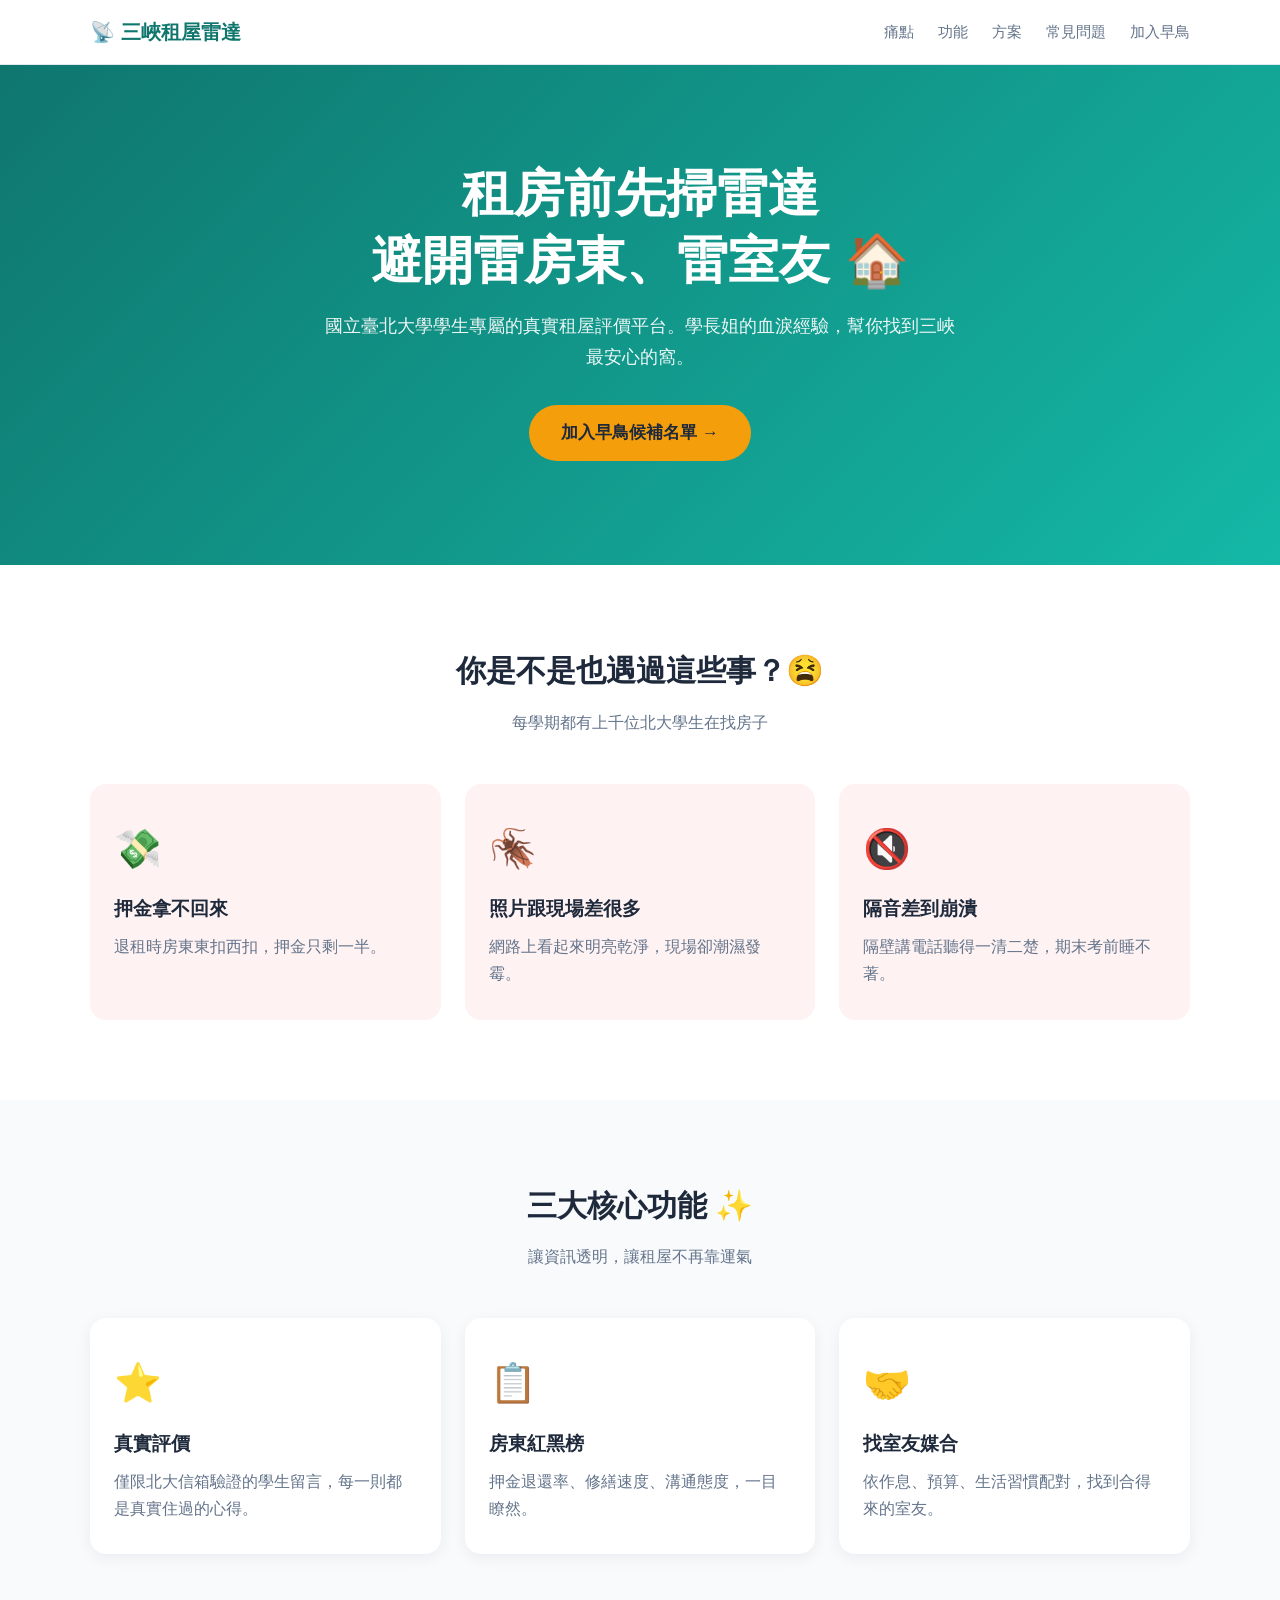
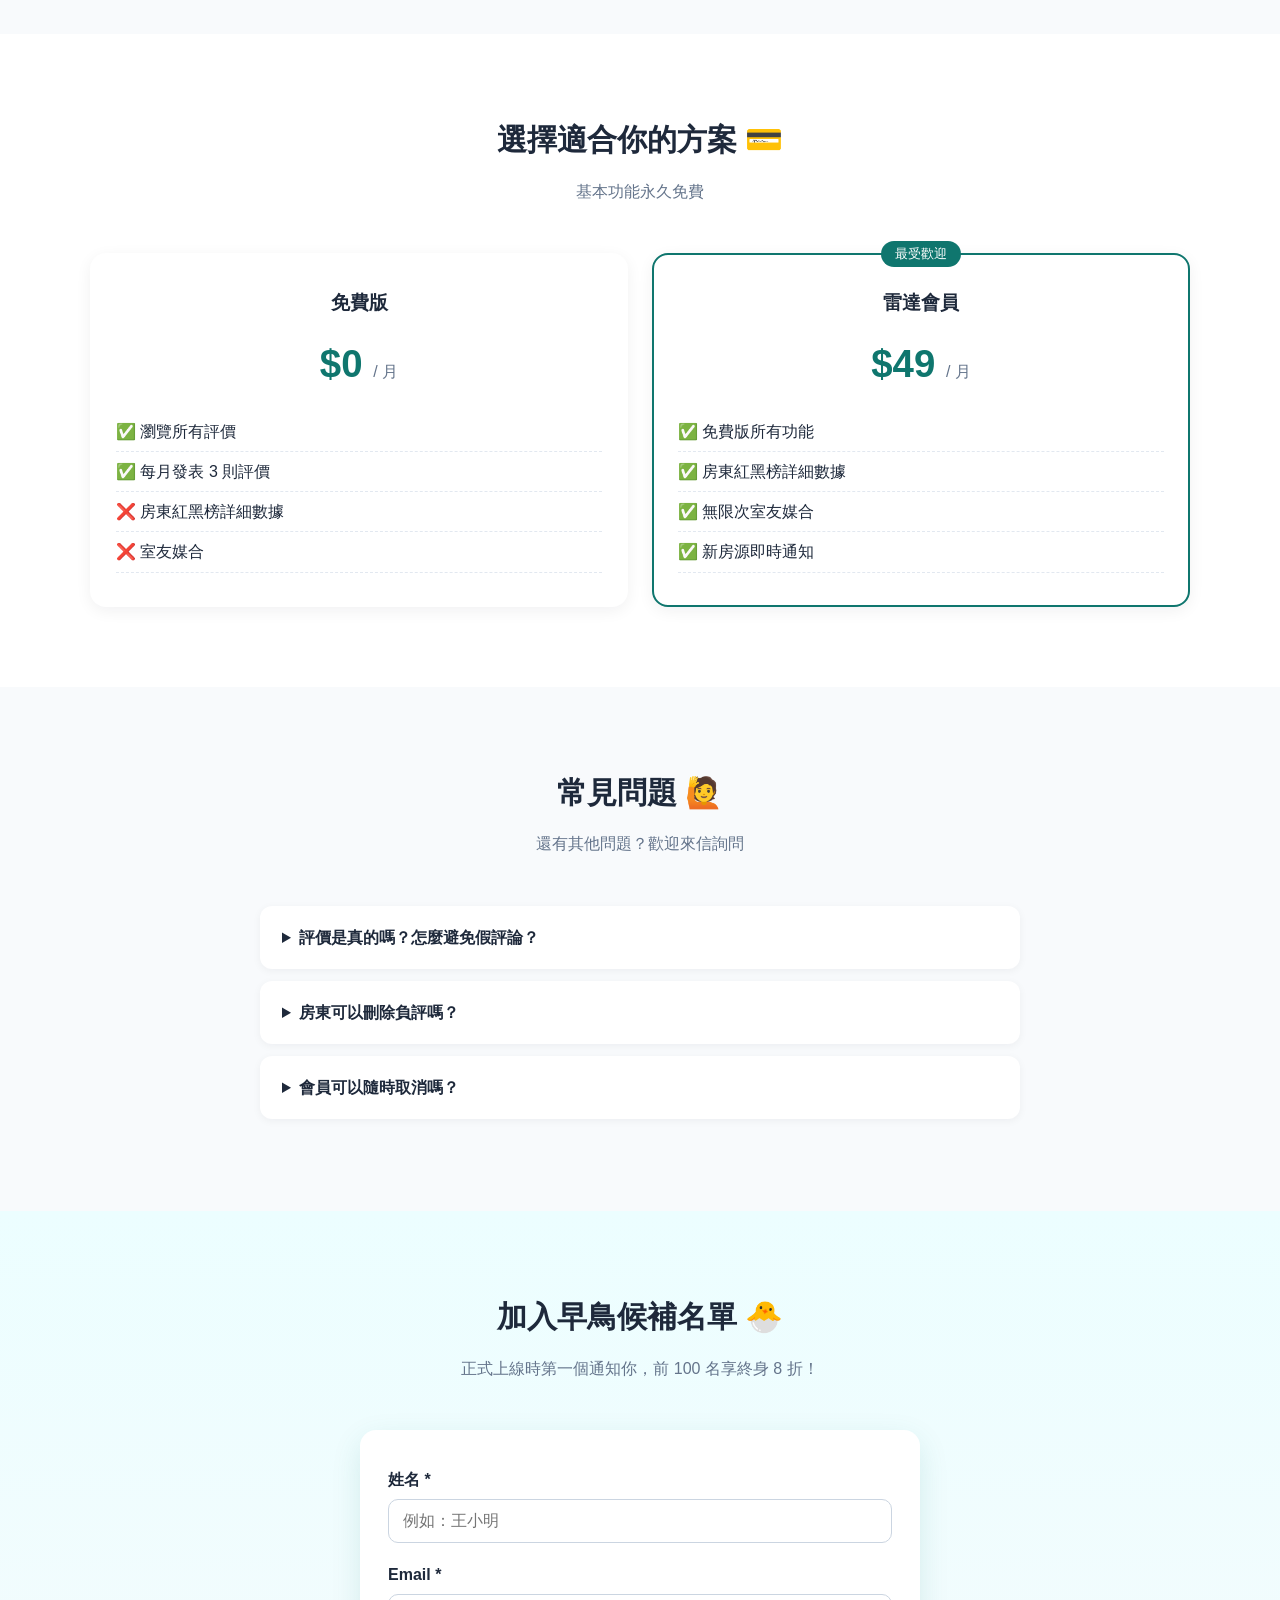
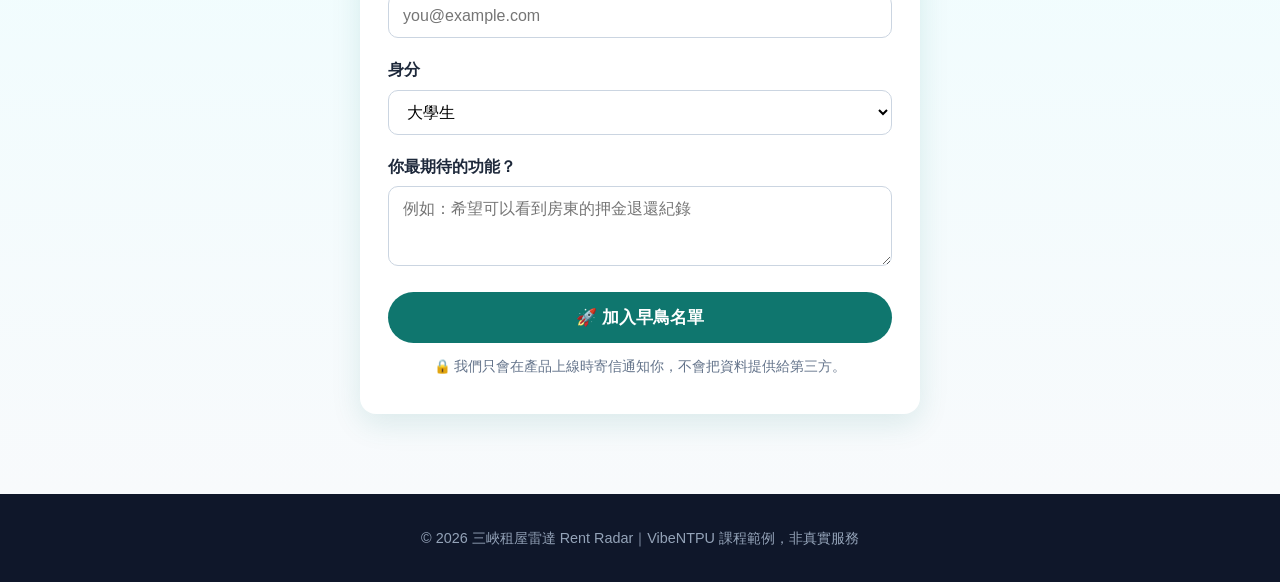
==== samples/HIGH/index.html @ c6a998a5 "Restructure course repo mmsp2026-style with educational-psychology design - lectures/wkNN_MMDD_*/ pe" ====
<!DOCTYPE html>
<html lang="zh-Hant">
<head>
  <meta charset="UTF-8" />
  <meta name="viewport" content="width=device-width, initial-scale=1.0" />
  <title>三峽租屋雷達｜北大學生專屬的真實租屋評價平台</title>
  <meta name="description" content="VibeNTPU 第二週範例：串接 Netlify Forms（BaaS）收集早鳥名單，並用 LocalStorage 模擬會員登入" />
  <style>
    :root {
      --primary: #0f766e;
      --primary-light: #14b8a6;
      --accent: #f59e0b;
      --bg: #f8fafc;
      --card: #ffffff;
      --text: #1e293b;
      --muted: #64748b;
      --radius: 16px;
    }
    * { box-sizing: border-box; margin: 0; padding: 0; }
    html { scroll-behavior: smooth; }
    body {
      font-family: -apple-system, BlinkMacSystemFont, "Segoe UI", "Noto Sans TC", "PingFang TC", "Microsoft JhengHei", sans-serif;
      background: var(--bg);
      color: var(--text);
      line-height: 1.7;
    }
    a { color: inherit; text-decoration: none; }
    .container { width: min(1100px, 100% - 32px); margin-inline: auto; }

    /* 導覽列 */
    nav {
      position: sticky; top: 0; z-index: 10;
      background: rgba(255, 255, 255, 0.9);
      backdrop-filter: blur(8px);
      border-bottom: 1px solid #e2e8f0;
    }
    nav .container { display: flex; align-items: center; justify-content: space-between; height: 64px; }
    .logo { font-weight: 800; font-size: 1.25rem; color: var(--primary); }
    .menu { display: flex; gap: 24px; font-size: 0.95rem; color: var(--muted); }
    .menu a:hover { color: var(--primary); }

    /* 主視覺 */
    .hero {
      background: linear-gradient(135deg, var(--primary), var(--primary-light));
      color: #fff; text-align: center; padding: 96px 0 104px;
    }
    .hero h1 { font-size: clamp(2rem, 5vw, 3.2rem); line-height: 1.3; margin-bottom: 16px; }
    .hero p { font-size: 1.15rem; opacity: 0.92; max-width: 640px; margin: 0 auto 32px; }
    .btn {
      display: inline-block; padding: 14px 32px; border-radius: 999px;
      font-weight: 700; font-size: 1.05rem; border: none; cursor: pointer;
      transition: transform 0.15s, box-shadow 0.15s;
    }
    .btn:hover { transform: translateY(-2px); box-shadow: 0 8px 20px rgba(0, 0, 0, 0.15); }
    .btn-accent { background: var(--accent); color: #1e293b; }

    /* 區塊通用 */
    section { padding: 80px 0; }
    .section-title { text-align: center; font-size: 1.9rem; margin-bottom: 12px; }
    .section-sub { text-align: center; color: var(--muted); margin-bottom: 48px; }
    .grid { display: grid; grid-template-columns: repeat(auto-fit, minmax(240px, 1fr)); gap: 24px; }
    .card {
      background: var(--card); border-radius: var(--radius); padding: 32px 24px;
      box-shadow: 0 4px 16px rgba(15, 23, 42, 0.06);
    }
    .card .icon { font-size: 2.4rem; margin-bottom: 12px; }
    .card h3 { margin-bottom: 8px; }
    .card p { color: var(--muted); }

    /* 痛點 */
    .pain { background: #fff; }
    .pain .card { background: #fef2f2; box-shadow: none; }

    /* 價格 */
    .price-card { text-align: center; border: 2px solid transparent; }
    .price-card.featured { border-color: var(--primary); position: relative; }
    .price-card.featured::before {
      content: "最受歡迎"; position: absolute; top: -14px; left: 50%; transform: translateX(-50%);
      background: var(--primary); color: #fff; font-size: 0.8rem; padding: 2px 14px; border-radius: 999px;
    }
    .price { font-size: 2.4rem; font-weight: 800; color: var(--primary); margin: 12px 0; }
    .price small { font-size: 1rem; color: var(--muted); font-weight: 400; }
    .price-card ul { list-style: none; text-align: left; margin-top: 16px; }
    .price-card li { padding: 6px 0; border-bottom: 1px dashed #e2e8f0; }

    /* FAQ */
    details {
      background: #fff; border-radius: 12px; padding: 18px 22px; margin-bottom: 12px;
      box-shadow: 0 2px 8px rgba(15, 23, 42, 0.05);
    }
    summary { font-weight: 700; cursor: pointer; }
    details p { margin-top: 10px; color: var(--muted); }

    /* 早鳥名單表單 */
    .waitlist { background: linear-gradient(180deg, #ecfeff, #f8fafc); }
    .form-box {
      max-width: 560px; margin: 0 auto; background: #fff; border-radius: var(--radius);
      padding: 36px 28px; box-shadow: 0 10px 30px rgba(15, 118, 110, 0.12);
    }
    .field { margin-bottom: 18px; }
    .field label { display: block; font-weight: 700; margin-bottom: 6px; }
    .field input, .field select, .field textarea {
      width: 100%; padding: 12px 14px; font-size: 1rem; font-family: inherit;
      border: 1.5px solid #cbd5e1; border-radius: 10px; background: #fff;
    }
    .field input:focus, .field select:focus, .field textarea:focus { outline: none; border-color: var(--primary); }
    .btn-primary { background: var(--primary); color: #fff; width: 100%; }
    .btn-primary:disabled { opacity: 0.6; cursor: wait; }
    .form-note { font-size: 0.85rem; color: var(--muted); margin-top: 12px; text-align: center; }
    .form-error { color: #dc2626; margin-top: 12px; text-align: center; display: none; }

    /* 會員儀表板 */
    .dashboard { max-width: 760px; margin: 0 auto; text-align: center; }
    .dashboard h2 { font-size: 1.8rem; margin-bottom: 8px; }
    .dashboard .badge {
      display: inline-block; background: #fef3c7; color: #92400e; padding: 4px 14px;
      border-radius: 999px; font-size: 0.9rem; margin-bottom: 28px;
    }
    .dashboard .card { position: relative; opacity: 0.85; }
    .dashboard .card::after {
      content: "即將推出"; position: absolute; top: 12px; right: 12px; font-size: 0.75rem;
      background: #e2e8f0; color: var(--muted); padding: 2px 10px; border-radius: 999px;
    }
    .btn-ghost { background: transparent; color: var(--muted); border: 1.5px solid #cbd5e1; margin-top: 28px; }

    footer { background: #0f172a; color: #94a3b8; text-align: center; padding: 32px 0; font-size: 0.9rem; }

    /* 手機版 */
    @media (max-width: 640px) {
      .menu { display: none; }
      .hero { padding: 72px 0 80px; }
      section { padding: 56px 0; }
    }
  </style>
</head>
<body>
  <!-- ① 導覽列 -->
  <nav>
    <div class="container">
      <a href="#" class="logo">📡 三峽租屋雷達</a>
      <div class="menu">
        <a href="#pain">痛點</a>
        <a href="#features">功能</a>
        <a href="#pricing">方案</a>
        <a href="#faq">常見問題</a>
        <a href="#waitlist">加入早鳥</a>
      </div>
    </div>
  </nav>

  <!-- ② 主視覺 -->
  <header class="hero">
    <div class="container">
      <h1>租房前先掃雷達<br />避開雷房東、雷室友 🏠</h1>
      <p>國立臺北大學學生專屬的真實租屋評價平台。學長姐的血淚經驗，幫你找到三峽最安心的窩。</p>
      <a href="#waitlist" class="btn btn-accent">加入早鳥候補名單 →</a>
    </div>
  </header>

  <!-- ③ 痛點 -->
  <section id="pain" class="pain">
    <div class="container">
      <h2 class="section-title">你是不是也遇過這些事？😫</h2>
      <p class="section-sub">每學期都有上千位北大學生在找房子</p>
      <div class="grid">
        <div class="card"><div class="icon">💸</div><h3>押金拿不回來</h3><p>退租時房東東扣西扣，押金只剩一半。</p></div>
        <div class="card"><div class="icon">🪳</div><h3>照片跟現場差很多</h3><p>網路上看起來明亮乾淨，現場卻潮濕發霉。</p></div>
        <div class="card"><div class="icon">🔇</div><h3>隔音差到崩潰</h3><p>隔壁講電話聽得一清二楚，期末考前睡不著。</p></div>
      </div>
    </div>
  </section>

  <!-- ④ 功能介紹 -->
  <section id="features">
    <div class="container">
      <h2 class="section-title">三大核心功能 ✨</h2>
      <p class="section-sub">讓資訊透明，讓租屋不再靠運氣</p>
      <div class="grid">
        <div class="card"><div class="icon">⭐</div><h3>真實評價</h3><p>僅限北大信箱驗證的學生留言，每一則都是真實住過的心得。</p></div>
        <div class="card"><div class="icon">📋</div><h3>房東紅黑榜</h3><p>押金退還率、修繕速度、溝通態度，一目瞭然。</p></div>
        <div class="card"><div class="icon">🤝</div><h3>找室友媒合</h3><p>依作息、預算、生活習慣配對，找到合得來的室友。</p></div>
      </div>
    </div>
  </section>

  <!-- ⑤ 價格方案 -->
  <section id="pricing" style="background:#fff">
    <div class="container">
      <h2 class="section-title">選擇適合你的方案 💳</h2>
      <p class="section-sub">基本功能永久免費</p>
      <div class="grid">
        <div class="card price-card">
          <h3>免費版</h3>
          <div class="price">$0 <small>/ 月</small></div>
          <ul><li>✅ 瀏覽所有評價</li><li>✅ 每月發表 3 則評價</li><li>❌ 房東紅黑榜詳細數據</li><li>❌ 室友媒合</li></ul>
        </div>
        <div class="card price-card featured">
          <h3>雷達會員</h3>
          <div class="price">$49 <small>/ 月</small></div>
          <ul><li>✅ 免費版所有功能</li><li>✅ 房東紅黑榜詳細數據</li><li>✅ 無限次室友媒合</li><li>✅ 新房源即時通知</li></ul>
        </div>
      </div>
    </div>
  </section>

  <!-- ⑥ FAQ -->
  <section id="faq">
    <div class="container" style="max-width:760px">
      <h2 class="section-title">常見問題 🙋</h2>
      <p class="section-sub">還有其他問題？歡迎來信詢問</p>
      <details><summary>評價是真的嗎？怎麼避免假評論？</summary><p>所有評價者都需要通過北大學校信箱驗證，並上傳租約照片（會遮蔽個資）作為住過的證明。</p></details>
      <details><summary>房東可以刪除負評嗎？</summary><p>不行。房東可以公開回覆評價，但無法刪除，確保資訊透明。</p></details>
      <details><summary>會員可以隨時取消嗎？</summary><p>可以，隨時取消，不綁約。</p></details>
    </div>
  </section>

  <!-- ⑦ 早鳥候補名單（第二週新增） -->
  <section id="waitlist" class="waitlist">
    <div class="container">

      <!-- 7-1 表單：尚未加入時顯示 -->
      <div id="waitlist-view">
        <h2 class="section-title">加入早鳥候補名單 🐣</h2>
        <p class="section-sub">正式上線時第一個通知你，前 100 名享終身 8 折！</p>

        <div class="form-box">
          <!--
            📦 Netlify Forms（BaaS）的關鍵魔法：
            1. name="waitlist"      → 後台收件箱的名字
            2. data-netlify="true"  → 告訴 Netlify「請幫我收這個表單」
            3. netlify-honeypot     → 指定防機器人的陷阱欄位
          -->
          <form id="waitlist-form" name="waitlist" method="POST" data-netlify="true" netlify-honeypot="bot-field">
            <!-- 用 JavaScript（AJAX）送出時，Netlify 靠這個欄位辨認是哪一個表單 -->
            <input type="hidden" name="form-name" value="waitlist" />

            <!-- 防機器人陷阱：真人看不到，機器人會亂填 → 被 Netlify 過濾 -->
            <p hidden><label>請勿填寫：<input name="bot-field" /></label></p>

            <div class="field">
              <label for="name">姓名 *</label>
              <input id="name" type="text" name="name" placeholder="例如：王小明" required />
            </div>
            <div class="field">
              <label for="email">Email *</label>
              <input id="email" type="email" name="email" placeholder="you@example.com" required />
            </div>
            <div class="field">
              <label for="role">身分</label>
              <select id="role" name="role">
                <option value="大學生">大學生</option>
                <option value="研究生">研究生</option>
                <option value="上班族">上班族</option>
                <option value="其他">其他</option>
              </select>
            </div>
            <div class="field">
              <label for="wish">你最期待的功能？</label>
              <textarea id="wish" name="wish" rows="3" placeholder="例如：希望可以看到房東的押金退還紀錄"></textarea>
            </div>
            <button id="submit-btn" type="submit" class="btn btn-primary">🚀 加入早鳥名單</button>
            <p id="form-error" class="form-error">😢 送出失敗，請確認網路連線後再試一次。</p>
            <p class="form-note">🔒 我們只會在產品上線時寄信通知你，不會把資料提供給第三方。</p>
          </form>
        </div>
      </div>

      <!-- 7-2 會員儀表板：加入後顯示（一開始隱藏） -->
      <div id="dashboard-view" class="dashboard" hidden>
        <h2>🎉 歡迎回來，<span id="member-name"></span>！</h2>
        <div class="badge">🐣 早鳥會員 #<span id="member-no"></span>｜會員儀表板建置中…</div>
        <div class="grid">
          <div class="card"><div class="icon">⭐</div><h3>我的評價</h3><p>分享你住過的房子，幫學弟妹避雷。</p></div>
          <div class="card"><div class="icon">❤️</div><h3>收藏房源</h3><p>把喜歡的房子存起來，方便比較。</p></div>
          <div class="card"><div class="icon">🤝</div><h3>室友配對</h3><p>填寫生活習慣問卷，找到好室友。</p></div>
        </div>
        <button id="logout-btn" type="button" class="btn btn-ghost">登出（清除 LocalStorage）</button>
      </div>

    </div>
  </section>

  <!-- ⑧ 頁尾 -->
  <footer>
    <p>© 2026 三峽租屋雷達 Rent Radar｜VibeNTPU 課程範例，非真實服務</p>
  </footer>

  <script>
    // ====== 設定 ======
    // LocalStorage 的「集點卡」名稱
    const STORAGE_KEY = 'vibe_member';

    // ====== 取得畫面上的元素 ======
    const form = document.getElementById('waitlist-form');
    const submitBtn = document.getElementById('submit-btn');
    const formError = document.getElementById('form-error');
    const waitlistView = document.getElementById('waitlist-view');
    const dashboardView = document.getElementById('dashboard-view');

    // ====== LocalStorage 小工具（包 try/catch：無痕模式或瀏覽器封鎖時也不會壞掉）======
    function loadMember() {
      try {
        return JSON.parse(localStorage.getItem(STORAGE_KEY));
      } catch (e) {
        return null;
      }
    }
    function saveMember(member) {
      try {
        localStorage.setItem(STORAGE_KEY, JSON.stringify(member));
      } catch (e) { /* 存不進去也沒關係，這次瀏覽仍會顯示儀表板 */ }
    }
    function clearMember() {
      try {
        localStorage.removeItem(STORAGE_KEY);
      } catch (e) { /* 忽略 */ }
    }

    // ====== 切換畫面 ======
    function showDashboard(member) {
      document.getElementById('member-name').textContent = member.name;
      document.getElementById('member-no').textContent = member.no;
      waitlistView.hidden = true;
      dashboardView.hidden = false;
    }
    function showWaitlist() {
      dashboardView.hidden = true;
      waitlistView.hidden = false;
      form.reset();
    }

    // ====== 送出表單 ======
    form.addEventListener('submit', async (event) => {
      // 1. 阻止瀏覽器預設的「跳轉頁面」行為
      event.preventDefault();
      formError.style.display = 'none';
      submitBtn.disabled = true;
      submitBtn.textContent = '送出中…';

      const formData = new FormData(form);

      try {
        // 2. 用 AJAX 把資料送給 Netlify Forms（雲端「訂單代收中心」）
        const response = await fetch('/', {
          method: 'POST',
          headers: { 'Content-Type': 'application/x-www-form-urlencoded' },
          body: new URLSearchParams(formData).toString(),
        });
        if (!response.ok) throw new Error('HTTP ' + response.status);

        // 3. 把名字存進 LocalStorage（瀏覽器的「集點卡」）
        const member = {
          name: formData.get('name'),
          no: Math.floor(Math.random() * 900) + 100, // Demo 用的假會員編號
          joinedAt: new Date().toISOString(),
        };
        saveMember(member);

        // 4. 原地變成會員儀表板
        showDashboard(member);
      } catch (error) {
        // 在電腦上直接雙擊開啟（file:///）時一定會失敗，要部署到 Netlify 才能真正送出
        console.error('表單送出失敗：', error);
        formError.style.display = 'block';
      } finally {
        submitBtn.disabled = false;
        submitBtn.textContent = '🚀 加入早鳥名單';
      }
    });

    // ====== 登出 ======
    document.getElementById('logout-btn').addEventListener('click', () => {
      clearMember();
      showWaitlist();
    });

    // ====== 打開網頁時：檢查集點卡，有的話直接顯示儀表板 ======
    const savedMember = loadMember();
    if (savedMember && savedMember.name) {
      showDashboard(savedMember);
    }
  </script>
</body>
</html>
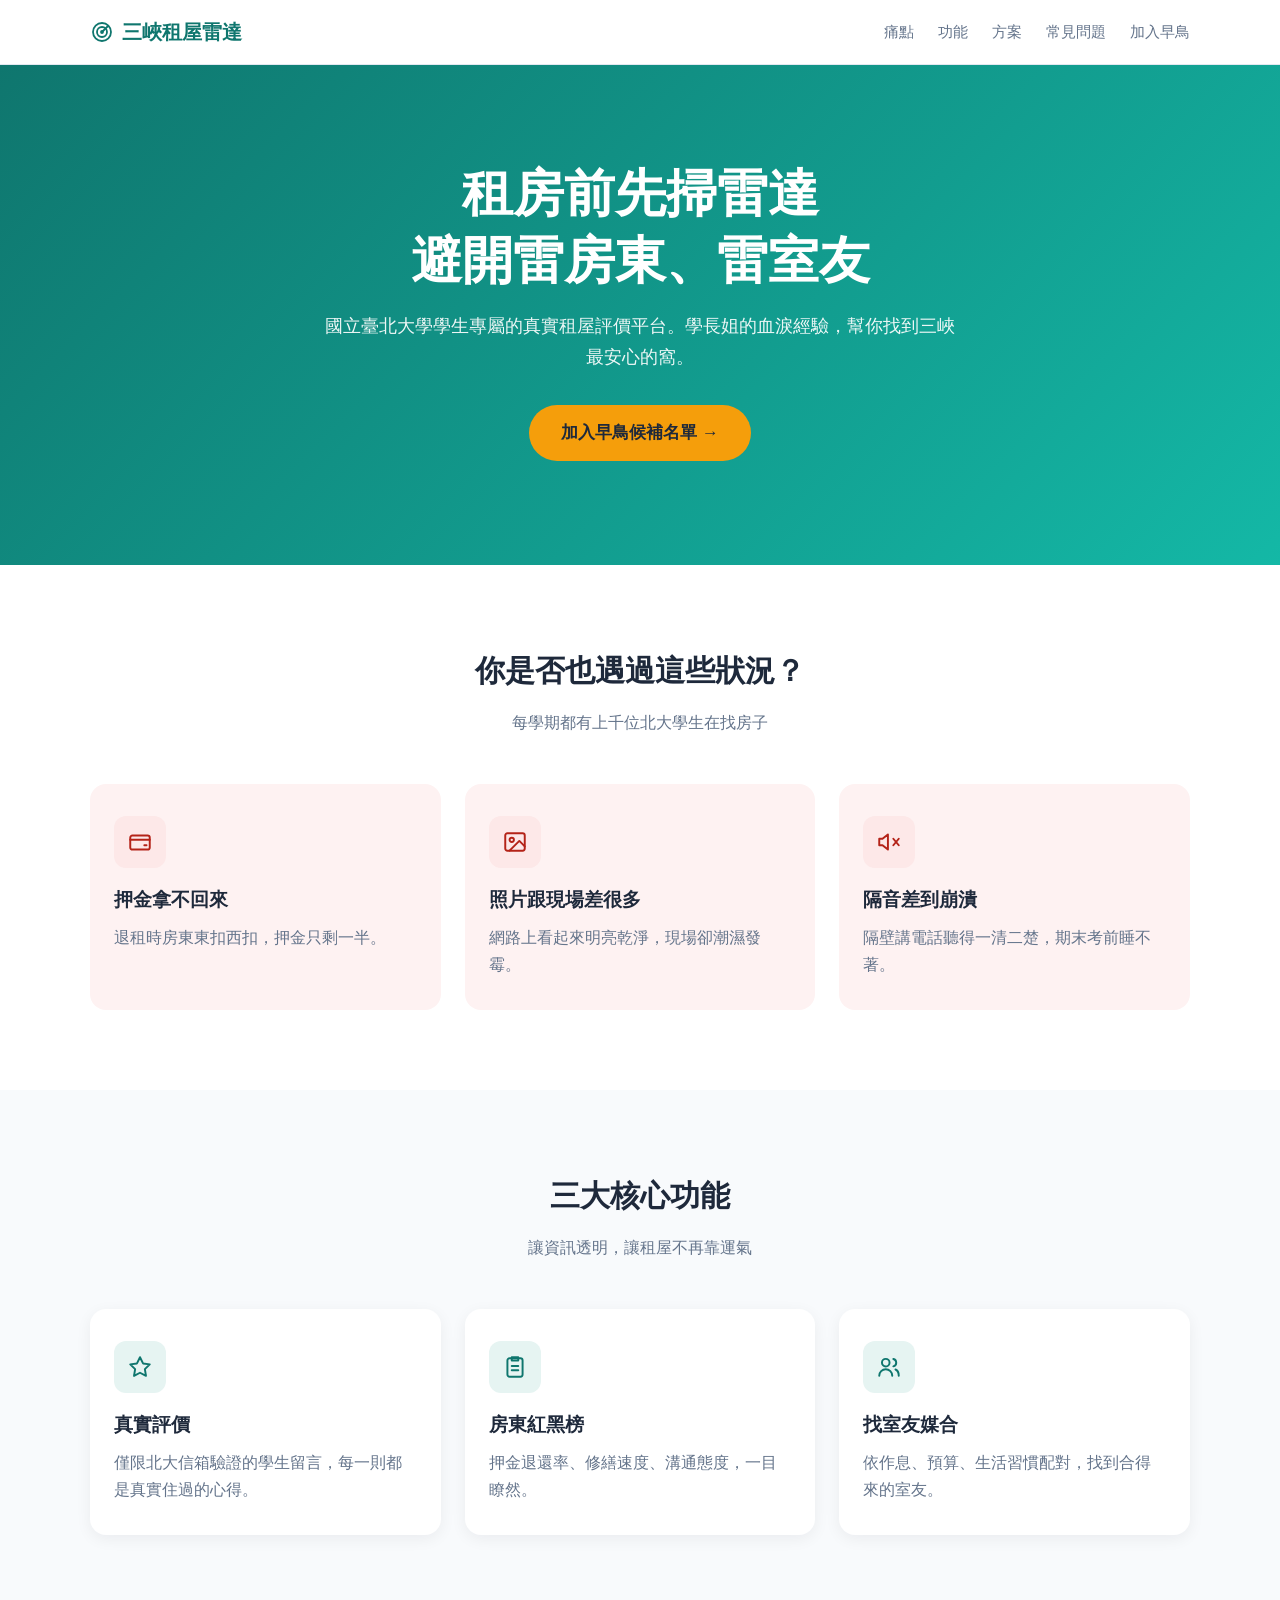
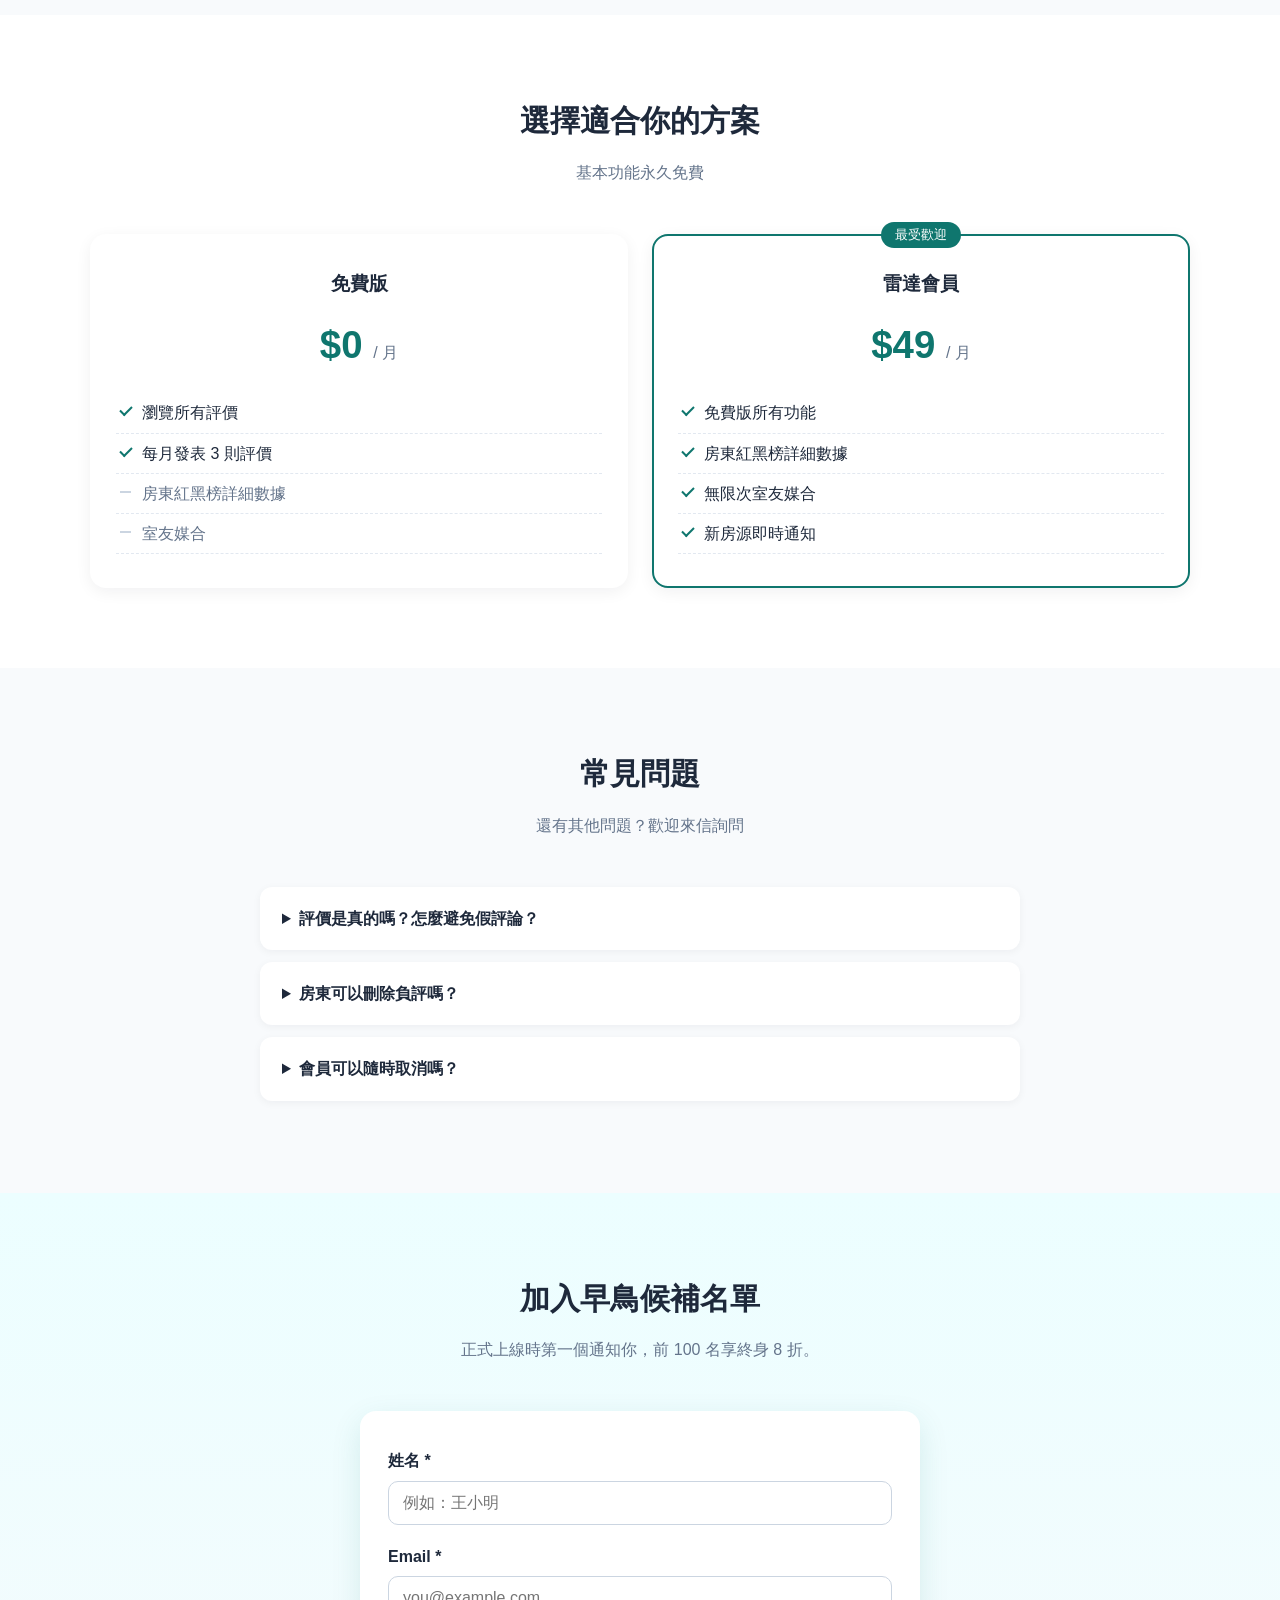
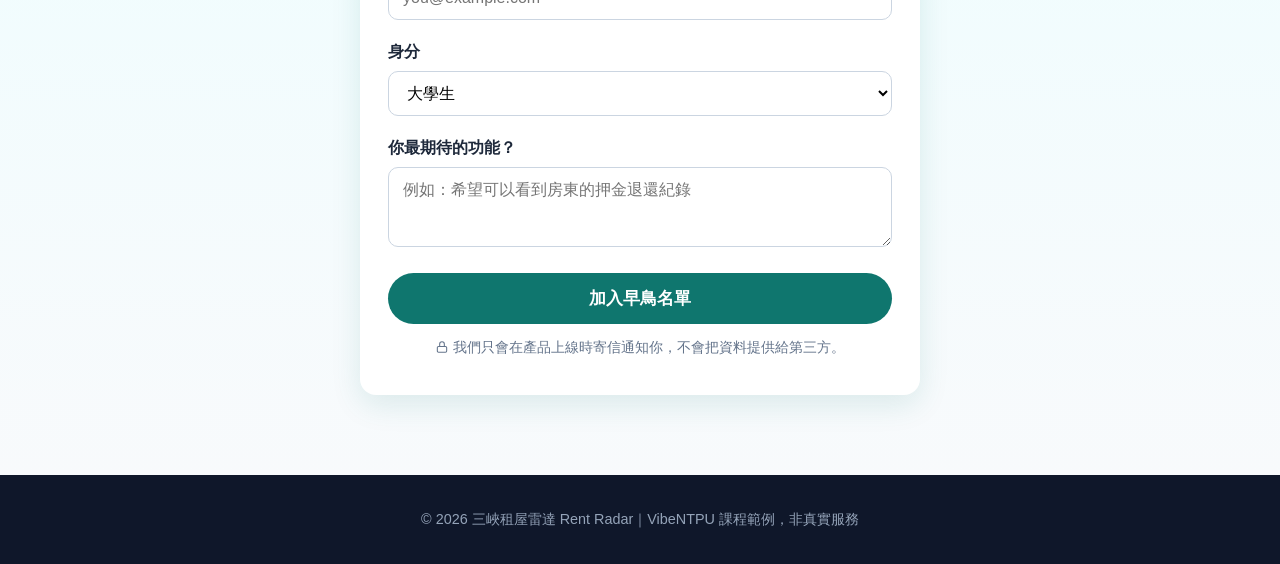
==== commit 3912fdc7: "Remove emoji from interactive pages, samples and self-check tool - Slides use SVG line icons and tex" ====
--- a/samples/HIGH/index.html
+++ b/samples/HIGH/index.html
@@ -63,7 +63,14 @@
       background: var(--card); border-radius: var(--radius); padding: 32px 24px;
       box-shadow: 0 4px 16px rgba(15, 23, 42, 0.06);
     }
-    .card .icon { font-size: 2.4rem; margin-bottom: 12px; }
+    .card .icon {
+      width: 52px; height: 52px; margin-bottom: 16px; border-radius: 12px;
+      display: grid; place-items: center; background: #e6f4f2; color: var(--primary);
+    }
+    .pain .card .icon { background: #fde8e8; color: #b42318; }
+    .ic { width: 26px; height: 26px; fill: none; stroke: currentColor; stroke-width: 1.8; stroke-linecap: round; stroke-linejoin: round; }
+    .logo { display: inline-flex; align-items: center; gap: 8px; }
+    .logo .ic { width: 24px; height: 24px; }
     .card h3 { margin-bottom: 8px; }
     .card p { color: var(--muted); }
 
@@ -81,7 +88,11 @@
     .price { font-size: 2.4rem; font-weight: 800; color: var(--primary); margin: 12px 0; }
     .price small { font-size: 1rem; color: var(--muted); font-weight: 400; }
     .price-card ul { list-style: none; text-align: left; margin-top: 16px; }
-    .price-card li { padding: 6px 0; border-bottom: 1px dashed #e2e8f0; }
+    .price-card li { padding: 6px 0 6px 26px; border-bottom: 1px dashed #e2e8f0; position: relative; }
+    .price-card li::before { content: ""; position: absolute; left: 4px; }
+    .price-card li.yes::before { top: 13px; width: 10px; height: 5px; border-left: 2px solid var(--primary); border-bottom: 2px solid var(--primary); transform: rotate(-45deg); }
+    .price-card li.no { color: var(--muted); }
+    .price-card li.no::before { top: 17px; width: 11px; border-top: 2px solid #cbd5e1; }
 
     /* FAQ */
     details {
@@ -107,6 +118,7 @@
     .btn-primary { background: var(--primary); color: #fff; width: 100%; }
     .btn-primary:disabled { opacity: 0.6; cursor: wait; }
     .form-note { font-size: 0.85rem; color: var(--muted); margin-top: 12px; text-align: center; }
+    .ic-sm { width: 14px; height: 14px; vertical-align: -2px; margin-right: 4px; }
     .form-error { color: #dc2626; margin-top: 12px; text-align: center; display: none; }
 
     /* 會員儀表板 */
@@ -123,6 +135,7 @@
     }
     .btn-ghost { background: transparent; color: var(--muted); border: 1.5px solid #cbd5e1; margin-top: 28px; }
 
+    .sr-only { position: absolute; width: 1px; height: 1px; overflow: hidden; clip: rect(0 0 0 0); white-space: nowrap; }
     footer { background: #0f172a; color: #94a3b8; text-align: center; padding: 32px 0; font-size: 0.9rem; }
 
     /* 手機版 */
@@ -137,7 +150,7 @@
   <!-- ① 導覽列 -->
   <nav>
     <div class="container">
-      <a href="#" class="logo">📡 三峽租屋雷達</a>
+      <a href="#" class="logo"><svg class="ic" viewBox="0 0 24 24" aria-hidden="true"><circle cx="12" cy="12" r="9"/><circle cx="12" cy="12" r="5"/><circle cx="12" cy="12" r="1"/><path d="M12 12l6-6"/></svg>三峽租屋雷達</a>
       <div class="menu">
         <a href="#pain">痛點</a>
         <a href="#features">功能</a>
@@ -151,7 +164,7 @@
   <!-- ② 主視覺 -->
   <header class="hero">
     <div class="container">
-      <h1>租房前先掃雷達<br />避開雷房東、雷室友 🏠</h1>
+      <h1>租房前先掃雷達<br />避開雷房東、雷室友</h1>
       <p>國立臺北大學學生專屬的真實租屋評價平台。學長姐的血淚經驗，幫你找到三峽最安心的窩。</p>
       <a href="#waitlist" class="btn btn-accent">加入早鳥候補名單 →</a>
     </div>
@@ -160,12 +173,12 @@
   <!-- ③ 痛點 -->
   <section id="pain" class="pain">
     <div class="container">
-      <h2 class="section-title">你是不是也遇過這些事？😫</h2>
+      <h2 class="section-title">你是否也遇過這些狀況？</h2>
       <p class="section-sub">每學期都有上千位北大學生在找房子</p>
       <div class="grid">
-        <div class="card"><div class="icon">💸</div><h3>押金拿不回來</h3><p>退租時房東東扣西扣，押金只剩一半。</p></div>
-        <div class="card"><div class="icon">🪳</div><h3>照片跟現場差很多</h3><p>網路上看起來明亮乾淨，現場卻潮濕發霉。</p></div>
-        <div class="card"><div class="icon">🔇</div><h3>隔音差到崩潰</h3><p>隔壁講電話聽得一清二楚，期末考前睡不著。</p></div>
+        <div class="card"><div class="icon"><svg class="ic" viewBox="0 0 24 24" aria-hidden="true"><rect x="3" y="6" width="18" height="13" rx="2"/><path d="M3 10h18"/><path d="M16 15h2"/></svg></div><h3>押金拿不回來</h3><p>退租時房東東扣西扣，押金只剩一半。</p></div>
+        <div class="card"><div class="icon"><svg class="ic" viewBox="0 0 24 24" aria-hidden="true"><rect x="3" y="4" width="18" height="16" rx="2"/><circle cx="9" cy="10" r="2"/><path d="M21 16l-5-5-9 9"/></svg></div><h3>照片跟現場差很多</h3><p>網路上看起來明亮乾淨，現場卻潮濕發霉。</p></div>
+        <div class="card"><div class="icon"><svg class="ic" viewBox="0 0 24 24" aria-hidden="true"><path d="M11 5L6 9H3v6h3l5 4z"/><path d="M16 9l5 6"/><path d="M21 9l-5 6"/></svg></div><h3>隔音差到崩潰</h3><p>隔壁講電話聽得一清二楚，期末考前睡不著。</p></div>
       </div>
     </div>
   </section>
@@ -173,12 +186,12 @@
   <!-- ④ 功能介紹 -->
   <section id="features">
     <div class="container">
-      <h2 class="section-title">三大核心功能 ✨</h2>
+      <h2 class="section-title">三大核心功能</h2>
       <p class="section-sub">讓資訊透明，讓租屋不再靠運氣</p>
       <div class="grid">
-        <div class="card"><div class="icon">⭐</div><h3>真實評價</h3><p>僅限北大信箱驗證的學生留言，每一則都是真實住過的心得。</p></div>
-        <div class="card"><div class="icon">📋</div><h3>房東紅黑榜</h3><p>押金退還率、修繕速度、溝通態度，一目瞭然。</p></div>
-        <div class="card"><div class="icon">🤝</div><h3>找室友媒合</h3><p>依作息、預算、生活習慣配對，找到合得來的室友。</p></div>
+        <div class="card"><div class="icon"><svg class="ic" viewBox="0 0 24 24" aria-hidden="true"><path d="M12 3l2.8 5.7 6.2.9-4.5 4.4 1 6.2L12 17.3l-5.5 2.9 1-6.2L3 9.6l6.2-.9z"/></svg></div><h3>真實評價</h3><p>僅限北大信箱驗證的學生留言，每一則都是真實住過的心得。</p></div>
+        <div class="card"><div class="icon"><svg class="ic" viewBox="0 0 24 24" aria-hidden="true"><rect x="5" y="4" width="14" height="17" rx="2"/><path d="M9 3h6v3H9z"/><path d="M9 11h6"/><path d="M9 15h6"/></svg></div><h3>房東紅黑榜</h3><p>押金退還率、修繕速度、溝通態度，一目瞭然。</p></div>
+        <div class="card"><div class="icon"><svg class="ic" viewBox="0 0 24 24" aria-hidden="true"><circle cx="9" cy="8" r="3.5"/><path d="M3 20c0-3.3 2.7-6 6-6s6 2.7 6 6"/><path d="M16 4.6a3.5 3.5 0 0 1 0 6.8"/><path d="M18 14.3c1.8.8 3 2.9 3 5.7"/></svg></div><h3>找室友媒合</h3><p>依作息、預算、生活習慣配對，找到合得來的室友。</p></div>
       </div>
     </div>
   </section>
@@ -186,18 +199,18 @@
   <!-- ⑤ 價格方案 -->
   <section id="pricing" style="background:#fff">
     <div class="container">
-      <h2 class="section-title">選擇適合你的方案 💳</h2>
+      <h2 class="section-title">選擇適合你的方案</h2>
       <p class="section-sub">基本功能永久免費</p>
       <div class="grid">
         <div class="card price-card">
           <h3>免費版</h3>
           <div class="price">$0 <small>/ 月</small></div>
-          <ul><li>✅ 瀏覽所有評價</li><li>✅ 每月發表 3 則評價</li><li>❌ 房東紅黑榜詳細數據</li><li>❌ 室友媒合</li></ul>
+          <ul><li class="yes">瀏覽所有評價</li><li class="yes">每月發表 3 則評價</li><li class="no"><span class="sr-only">不含：</span>房東紅黑榜詳細數據</li><li class="no"><span class="sr-only">不含：</span>室友媒合</li></ul>
         </div>
         <div class="card price-card featured">
           <h3>雷達會員</h3>
           <div class="price">$49 <small>/ 月</small></div>
-          <ul><li>✅ 免費版所有功能</li><li>✅ 房東紅黑榜詳細數據</li><li>✅ 無限次室友媒合</li><li>✅ 新房源即時通知</li></ul>
+          <ul><li class="yes">免費版所有功能</li><li class="yes">房東紅黑榜詳細數據</li><li class="yes">無限次室友媒合</li><li class="yes">新房源即時通知</li></ul>
         </div>
       </div>
     </div>
@@ -206,7 +219,7 @@
   <!-- ⑥ FAQ -->
   <section id="faq">
     <div class="container" style="max-width:760px">
-      <h2 class="section-title">常見問題 🙋</h2>
+      <h2 class="section-title">常見問題</h2>
       <p class="section-sub">還有其他問題？歡迎來信詢問</p>
       <details><summary>評價是真的嗎？怎麼避免假評論？</summary><p>所有評價者都需要通過北大學校信箱驗證，並上傳租約照片（會遮蔽個資）作為住過的證明。</p></details>
       <details><summary>房東可以刪除負評嗎？</summary><p>不行。房東可以公開回覆評價，但無法刪除，確保資訊透明。</p></details>
@@ -220,21 +233,21 @@
 
       <!-- 7-1 表單：尚未加入時顯示 -->
       <div id="waitlist-view">
-        <h2 class="section-title">加入早鳥候補名單 🐣</h2>
-        <p class="section-sub">正式上線時第一個通知你，前 100 名享終身 8 折！</p>
+        <h2 class="section-title">加入早鳥候補名單</h2>
+        <p class="section-sub">正式上線時第一個通知你，前 100 名享終身 8 折。</p>
 
         <div class="form-box">
           <!--
-            📦 Netlify Forms（BaaS）的關鍵魔法：
-            1. name="waitlist"      → 後台收件箱的名字
-            2. data-netlify="true"  → 告訴 Netlify「請幫我收這個表單」
-            3. netlify-honeypot     → 指定防機器人的陷阱欄位
+            Netlify Forms（BaaS）的三個關鍵屬性：
+            1. name="waitlist"      → Netlify 後台 Forms 頁面顯示的表單名稱
+            2. data-netlify="true"  → 部署時 Netlify 掃描 HTML，註冊此表單並接收 POST 資料
+            3. netlify-honeypot     → 指定誘捕欄位名稱，用於過濾自動程式送出的垃圾資料
           -->
           <form id="waitlist-form" name="waitlist" method="POST" data-netlify="true" netlify-honeypot="bot-field">
             <!-- 用 JavaScript（AJAX）送出時，Netlify 靠這個欄位辨認是哪一個表單 -->
             <input type="hidden" name="form-name" value="waitlist" />
 
-            <!-- 防機器人陷阱：真人看不到，機器人會亂填 → 被 Netlify 過濾 -->
+            <!-- 誘捕欄位（honeypot）：一般使用者看不到；若被填寫，Netlify 會將該筆資料判定為垃圾訊息 -->
             <p hidden><label>請勿填寫：<input name="bot-field" /></label></p>
 
             <div class="field">
@@ -258,21 +271,21 @@
               <label for="wish">你最期待的功能？</label>
               <textarea id="wish" name="wish" rows="3" placeholder="例如：希望可以看到房東的押金退還紀錄"></textarea>
             </div>
-            <button id="submit-btn" type="submit" class="btn btn-primary">🚀 加入早鳥名單</button>
-            <p id="form-error" class="form-error">😢 送出失敗，請確認網路連線後再試一次。</p>
-            <p class="form-note">🔒 我們只會在產品上線時寄信通知你，不會把資料提供給第三方。</p>
+            <button id="submit-btn" type="submit" class="btn btn-primary">加入早鳥名單</button>
+            <p id="form-error" class="form-error">送出失敗，請確認網路連線後再試一次。</p>
+            <p class="form-note"><svg class="ic ic-sm" viewBox="0 0 24 24" aria-hidden="true"><rect x="4" y="11" width="16" height="10" rx="2"/><path d="M8 11V7a4 4 0 0 1 8 0v4"/></svg>我們只會在產品上線時寄信通知你，不會把資料提供給第三方。</p>
           </form>
         </div>
       </div>
 
       <!-- 7-2 會員儀表板：加入後顯示（一開始隱藏） -->
       <div id="dashboard-view" class="dashboard" hidden>
-        <h2>🎉 歡迎回來，<span id="member-name"></span>！</h2>
-        <div class="badge">🐣 早鳥會員 #<span id="member-no"></span>｜會員儀表板建置中…</div>
+        <h2>歡迎回來，<span id="member-name"></span></h2>
+        <div class="badge">早鳥會員 #<span id="member-no"></span>｜會員儀表板建置中…</div>
         <div class="grid">
-          <div class="card"><div class="icon">⭐</div><h3>我的評價</h3><p>分享你住過的房子，幫學弟妹避雷。</p></div>
-          <div class="card"><div class="icon">❤️</div><h3>收藏房源</h3><p>把喜歡的房子存起來，方便比較。</p></div>
-          <div class="card"><div class="icon">🤝</div><h3>室友配對</h3><p>填寫生活習慣問卷，找到好室友。</p></div>
+          <div class="card"><div class="icon"><svg class="ic" viewBox="0 0 24 24" aria-hidden="true"><path d="M12 3l2.8 5.7 6.2.9-4.5 4.4 1 6.2L12 17.3l-5.5 2.9 1-6.2L3 9.6l6.2-.9z"/></svg></div><h3>我的評價</h3><p>分享你住過的房子，幫學弟妹避雷。</p></div>
+          <div class="card"><div class="icon"><svg class="ic" viewBox="0 0 24 24" aria-hidden="true"><path d="M12 20s-7-4.4-7-10a4 4 0 0 1 7-2.6A4 4 0 0 1 19 10c0 5.6-7 10-7 10z"/></svg></div><h3>收藏房源</h3><p>把喜歡的房子存起來，方便比較。</p></div>
+          <div class="card"><div class="icon"><svg class="ic" viewBox="0 0 24 24" aria-hidden="true"><circle cx="9" cy="8" r="3.5"/><path d="M3 20c0-3.3 2.7-6 6-6s6 2.7 6 6"/><path d="M16 4.6a3.5 3.5 0 0 1 0 6.8"/><path d="M18 14.3c1.8.8 3 2.9 3 5.7"/></svg></div><h3>室友配對</h3><p>填寫生活習慣問卷，找到好室友。</p></div>
         </div>
         <button id="logout-btn" type="button" class="btn btn-ghost">登出（清除 LocalStorage）</button>
       </div>
@@ -287,7 +300,7 @@
 
   <script>
     // ====== 設定 ======
-    // LocalStorage 的「集點卡」名稱
+    // LocalStorage 中儲存會員資料所用的鍵（key）名稱
     const STORAGE_KEY = 'vibe_member';
 
     // ====== 取得畫面上的元素 ======
@@ -297,7 +310,7 @@
     const waitlistView = document.getElementById('waitlist-view');
     const dashboardView = document.getElementById('dashboard-view');
 
-    // ====== LocalStorage 小工具（包 try/catch：無痕模式或瀏覽器封鎖時也不會壞掉）======
+    // ====== LocalStorage 存取函式（以 try/catch 包覆：無痕模式或儲存被封鎖時不致中斷）======
     function loadMember() {
       try {
         return JSON.parse(localStorage.getItem(STORAGE_KEY));
@@ -308,7 +321,7 @@
     function saveMember(member) {
       try {
         localStorage.setItem(STORAGE_KEY, JSON.stringify(member));
-      } catch (e) { /* 存不進去也沒關係，這次瀏覽仍會顯示儀表板 */ }
+      } catch (e) { /* 寫入失敗（例如儲存空間已滿或被封鎖）時，本次瀏覽仍會顯示儀表板 */ }
     }
     function clearMember() {
       try {
@@ -340,7 +353,7 @@
       const formData = new FormData(form);
 
       try {
-        // 2. 用 AJAX 把資料送給 Netlify Forms（雲端「訂單代收中心」）
+        // 2. 以 AJAX（fetch）在背景將資料以 HTTP POST 送至 Netlify Forms
         const response = await fetch('/', {
           method: 'POST',
           headers: { 'Content-Type': 'application/x-www-form-urlencoded' },
@@ -348,7 +361,7 @@
         });
         if (!response.ok) throw new Error('HTTP ' + response.status);
 
-        // 3. 把名字存進 LocalStorage（瀏覽器的「集點卡」）
+        // 3. 將會員資料寫入 LocalStorage（僅存在此瀏覽器，同源頁面可讀取）
         const member = {
           name: formData.get('name'),
           no: Math.floor(Math.random() * 900) + 100, // Demo 用的假會員編號
@@ -356,15 +369,15 @@
         };
         saveMember(member);
 
-        // 4. 原地變成會員儀表板
+        // 4. 不重新載入頁面，直接切換為會員儀表板
         showDashboard(member);
       } catch (error) {
-        // 在電腦上直接雙擊開啟（file:///）時一定會失敗，要部署到 Netlify 才能真正送出
+        // 以 file:/// 直接開啟時沒有 Netlify 伺服器可接收，必然失敗；部署到 Netlify 後才能實際送出
         console.error('表單送出失敗：', error);
         formError.style.display = 'block';
       } finally {
         submitBtn.disabled = false;
-        submitBtn.textContent = '🚀 加入早鳥名單';
+        submitBtn.textContent = '加入早鳥名單';
       }
     });
 
@@ -374,7 +387,7 @@
       showWaitlist();
     });
 
-    // ====== 打開網頁時：檢查集點卡，有的話直接顯示儀表板 ======
+    // ====== 頁面載入時：若 LocalStorage 已有會員資料，直接顯示儀表板 ======
     const savedMember = loadMember();
     if (savedMember && savedMember.name) {
       showDashboard(savedMember);
